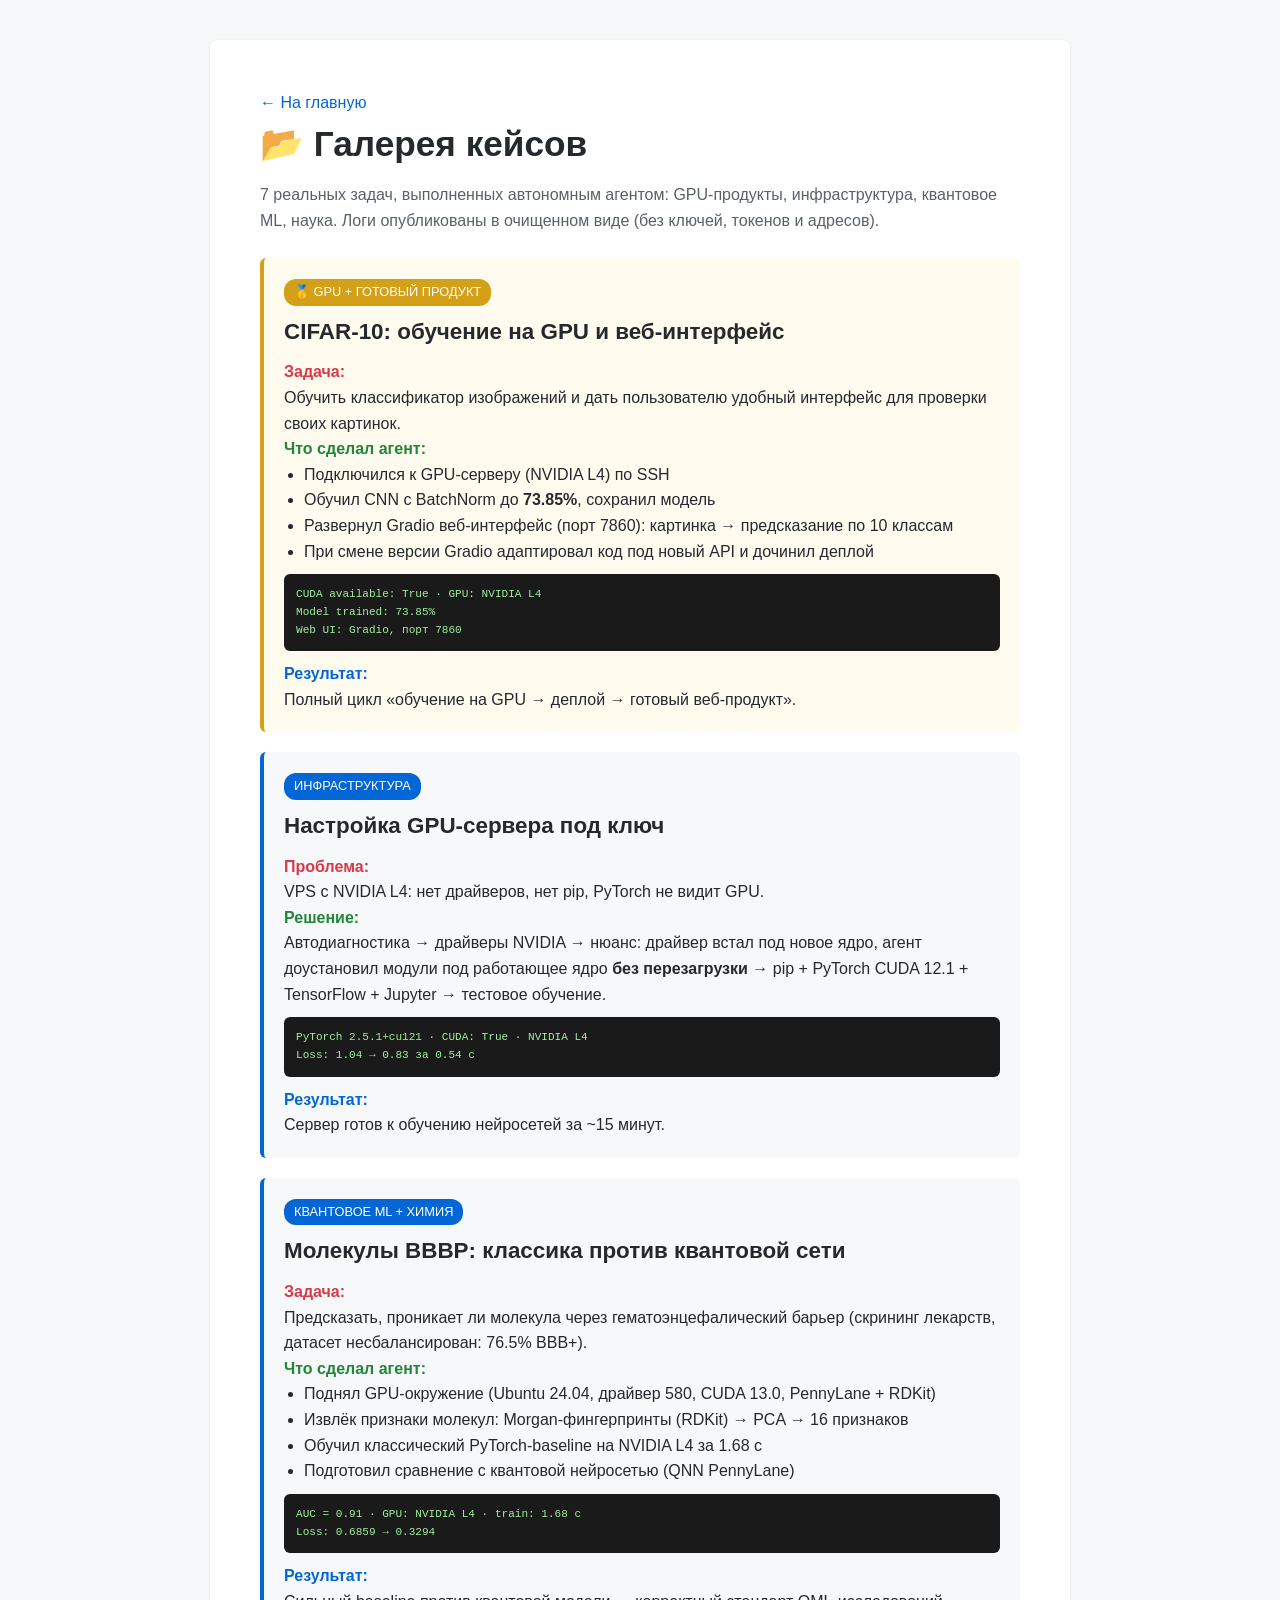
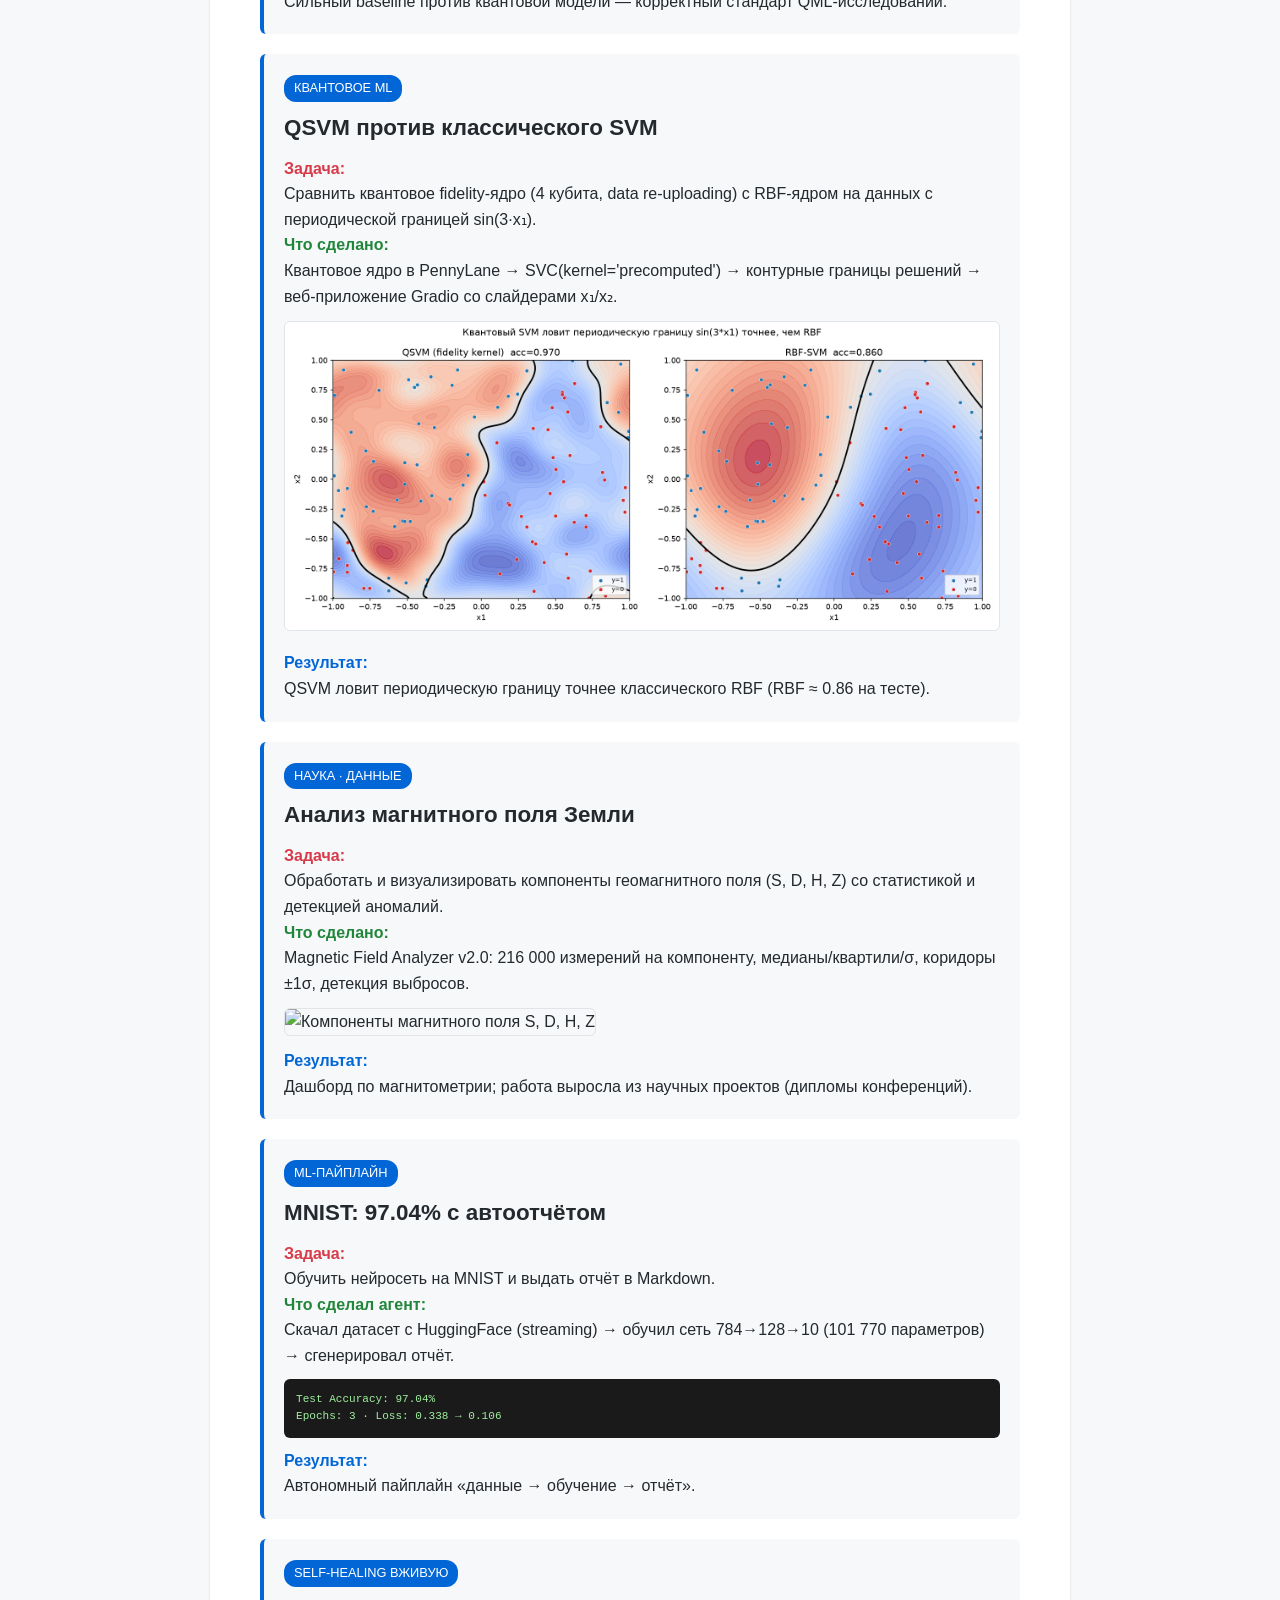
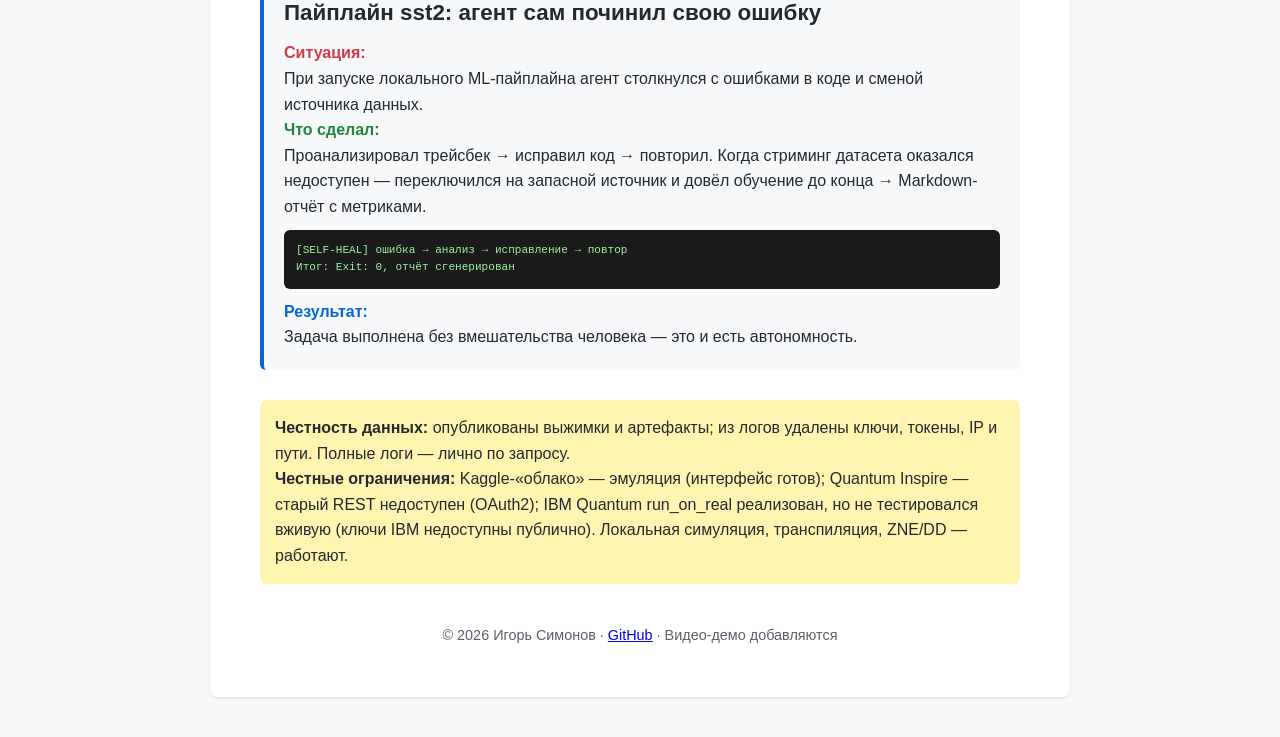
==== cases.html @ ac09a8e6 "Create cases.html" ====
<!DOCTYPE html>
<html lang="ru">
<head>
<meta charset="UTF-8">
<meta name="viewport" content="width=device-width, initial-scale=1.0">
<title>Галерея кейсов — Игорь Симонов</title>
<style>
* { margin:0; padding:0; box-sizing:border-box; }
body { font-family:-apple-system,'Segoe UI',Roboto,sans-serif; line-height:1.6; color:#24292e; max-width:900px; margin:0 auto; padding:40px 20px; background:#f6f8fa; }
.container { background:white; padding:50px; border-radius:8px; box-shadow:0 1px 3px rgba(0,0,0,.12); }
h1 { font-size:2.2em; margin-bottom:10px; }
h2 { font-size:1.4em; margin-bottom:10px; }
.sub { color:#586069; margin-bottom:25px; }
a.back { color:#0366d6; text-decoration:none; }
.case { background:#f6f8fa; border-left:4px solid #0366d6; border-radius:6px; padding:20px; margin:20px 0; }
.case.gold { border-left-color:#d4a017; background:#fffbee; }
.tag { display:inline-block; background:#0366d6; color:#fff; font-size:.8em; padding:3px 10px; border-radius:12px; margin-bottom:8px; }
.tag.gold { background:#d4a017; }
.p { font-weight:600; color:#d73a49; } .s { font-weight:600; color:#22863a; } .r { font-weight:600; color:#0366d6; }
pre { background:#1a1a1a; color:#9fef9f; padding:12px; border-radius:6px; overflow-x:auto; font-size:.85em; margin:10px 0; }
img { max-width:100%; border-radius:6px; margin:12px 0; border:1px solid #e1e4e8; }
ul { margin-left:20px; margin-bottom:10px; }
.honest { background:#fff5b1; padding:15px; border-radius:6px; margin-top:30px; }
footer { margin-top:40px; color:#586069; text-align:center; font-size:.9em; }
</style>
</head>
<body>
<div class="container">
<a class="back" href="index.html">← На главную</a>
<h1>📂 Галерея кейсов</h1>
<p class="sub">7 реальных задач, выполненных автономным агентом: GPU-продукты, инфраструктура, квантовое ML, наука. Логи опубликованы в очищенном виде (без ключей, токенов и адресов).</p>

<div class="case gold">
<span class="tag gold">🥇 GPU + ГОТОВЫЙ ПРОДУКТ</span>
<h2>CIFAR-10: обучение на GPU и веб-интерфейс</h2>
<p class="p">Задача:</p><p>Обучить классификатор изображений и дать пользователю удобный интерфейс для проверки своих картинок.</p>
<p class="s">Что сделал агент:</p>
<ul>
<li>Подключился к GPU-серверу (NVIDIA L4) по SSH</li>
<li>Обучил CNN с BatchNorm до <b>73.85%</b>, сохранил модель</li>
<li>Развернул Gradio веб-интерфейс (порт 7860): картинка → предсказание по 10 классам</li>
<li>При смене версии Gradio адаптировал код под новый API и дочинил деплой</li>
</ul>
<pre>CUDA available: True · GPU: NVIDIA L4
Model trained: 73.85%
Web UI: Gradio, порт 7860</pre>
<p class="r">Результат:</p><p>Полный цикл «обучение на GPU → деплой → готовый веб-продукт».</p>
</div>

<div class="case">
<span class="tag">ИНФРАСТРУКТУРА</span>
<h2>Настройка GPU-сервера под ключ</h2>
<p class="p">Проблема:</p><p>VPS с NVIDIA L4: нет драйверов, нет pip, PyTorch не видит GPU.</p>
<p class="s">Решение:</p><p>Автодиагностика → драйверы NVIDIA → нюанс: драйвер встал под новое ядро, агент доустановил модули под работающее ядро <b>без перезагрузки</b> → pip + PyTorch CUDA 12.1 + TensorFlow + Jupyter → тестовое обучение.</p>
<pre>PyTorch 2.5.1+cu121 · CUDA: True · NVIDIA L4
Loss: 1.04 → 0.83 за 0.54 с</pre>
<p class="r">Результат:</p><p>Сервер готов к обучению нейросетей за ~15 минут.</p>
</div>

<div class="case">
<span class="tag">КВАНТОВОЕ ML + ХИМИЯ</span>
<h2>Молекулы BBBP: классика против квантовой сети</h2>
<p class="p">Задача:</p><p>Предсказать, проникает ли молекула через гематоэнцефалический барьер (скрининг лекарств, датасет несбалансирован: 76.5% BBB+).</p>
<p class="s">Что сделал агент:</p>
<ul>
<li>Поднял GPU-окружение (Ubuntu 24.04, драйвер 580, CUDA 13.0, PennyLane + RDKit)</li>
<li>Извлёк признаки молекул: Morgan-фингерпринты (RDKit) → PCA → 16 признаков</li>
<li>Обучил классический PyTorch-baseline на NVIDIA L4 за 1.68 с</li>
<li>Подготовил сравнение с квантовой нейросетью (QNN PennyLane)</li>
</ul>
<pre>AUC = 0.91 · GPU: NVIDIA L4 · train: 1.68 с
Loss: 0.6859 → 0.3294</pre>
<p class="r">Результат:</p><p>Сильный baseline против квантовой модели — корректный стандарт QML-исследований.</p>
</div>

<div class="case">
<span class="tag">КВАНТОВОЕ ML</span>
<h2>QSVM против классического SVM</h2>
<p class="p">Задача:</p><p>Сравнить квантовое fidelity-ядро (4 кубита, data re-uploading) с RBF-ядром на данных с периодической границей sin(3·x₁).</p>
<p class="s">Что сделано:</p><p>Квантовое ядро в PennyLane → SVC(kernel='precomputed') → контурные границы решений → веб-приложение Gradio со слайдерами x₁/x₂.</p>
<img src="comparison.png" alt="Границы решений QSVM vs RBF">
<p class="r">Результат:</p><p>QSVM ловит периодическую границу точнее классического RBF (RBF ≈ 0.86 на тесте).</p>
</div>

<div class="case">
<span class="tag">НАУКА · ДАННЫЕ</span>
<h2>Анализ магнитного поля Земли</h2>
<p class="p">Задача:</p><p>Обработать и визуализировать компоненты геомагнитного поля (S, D, H, Z) со статистикой и детекцией аномалий.</p>
<p class="s">Что сделано:</p><p>Magnetic Field Analyzer v2.0: 216 000 измерений на компоненту, медианы/квартили/σ, коридоры ±1σ, детекция выбросов.</p>
<img src="magnetic_field.png" alt="Компоненты магнитного поля S, D, H, Z">
<p class="r">Результат:</p><p>Дашборд по магнитометрии; работа выросла из научных проектов (дипломы конференций).</p>
</div>

<div class="case">
<span class="tag">ML-ПАЙПЛАЙН</span>
<h2>MNIST: 97.04% с автоотчётом</h2>
<p class="p">Задача:</p><p>Обучить нейросеть на MNIST и выдать отчёт в Markdown.</p>
<p class="s">Что сделал агент:</p><p>Скачал датасет с HuggingFace (streaming) → обучил сеть 784→128→10 (101 770 параметров) → сгенерировал отчёт.</p>
<pre>Test Accuracy: 97.04%
Epochs: 3 · Loss: 0.338 → 0.106</pre>
<p class="r">Результат:</p><p>Автономный пайплайн «данные → обучение → отчёт».</p>
</div>

<div class="case">
<span class="tag">SELF-HEALING ВЖИВУЮ</span>
<h2>Пайплайн sst2: агент сам починил свою ошибку</h2>
<p class="p">Ситуация:</p><p>При запуске локального ML-пайплайна агент столкнулся с ошибками в коде и сменой источника данных.</p>
<p class="s">Что сделал:</p><p>Проанализировал трейсбек → исправил код → повторил. Когда стриминг датасета оказался недоступен — переключился на запасной источник и довёл обучение до конца → Markdown-отчёт с метриками.</p>
<pre>[SELF-HEAL] ошибка → анализ → исправление → повтор
Итог: Exit: 0, отчёт сгенерирован</pre>
<p class="r">Результат:</p><p>Задача выполнена без вмешательства человека — это и есть автономность.</p>
</div>

<div class="honest">
<b>Честность данных:</b> опубликованы выжимки и артефакты; из логов удалены ключи, токены, IP и пути. Полные логи — лично по запросу.<br>
<b>Честные ограничения:</b> Kaggle-«облако» — эмуляция (интерфейс готов); Quantum Inspire — старый REST недоступен (OAuth2); IBM Quantum run_on_real реализован, но не тестировался вживую (ключи IBM недоступны публично). Локальная симуляция, транспиляция, ZNE/DD — работают.
</div>

<footer>© 2026 Игорь Симонов · <a href="https://github.com/IgorCim/ai-agent-system">GitHub</a> · Видео-демо добавляются</footer>
</div>
</body>
</html>
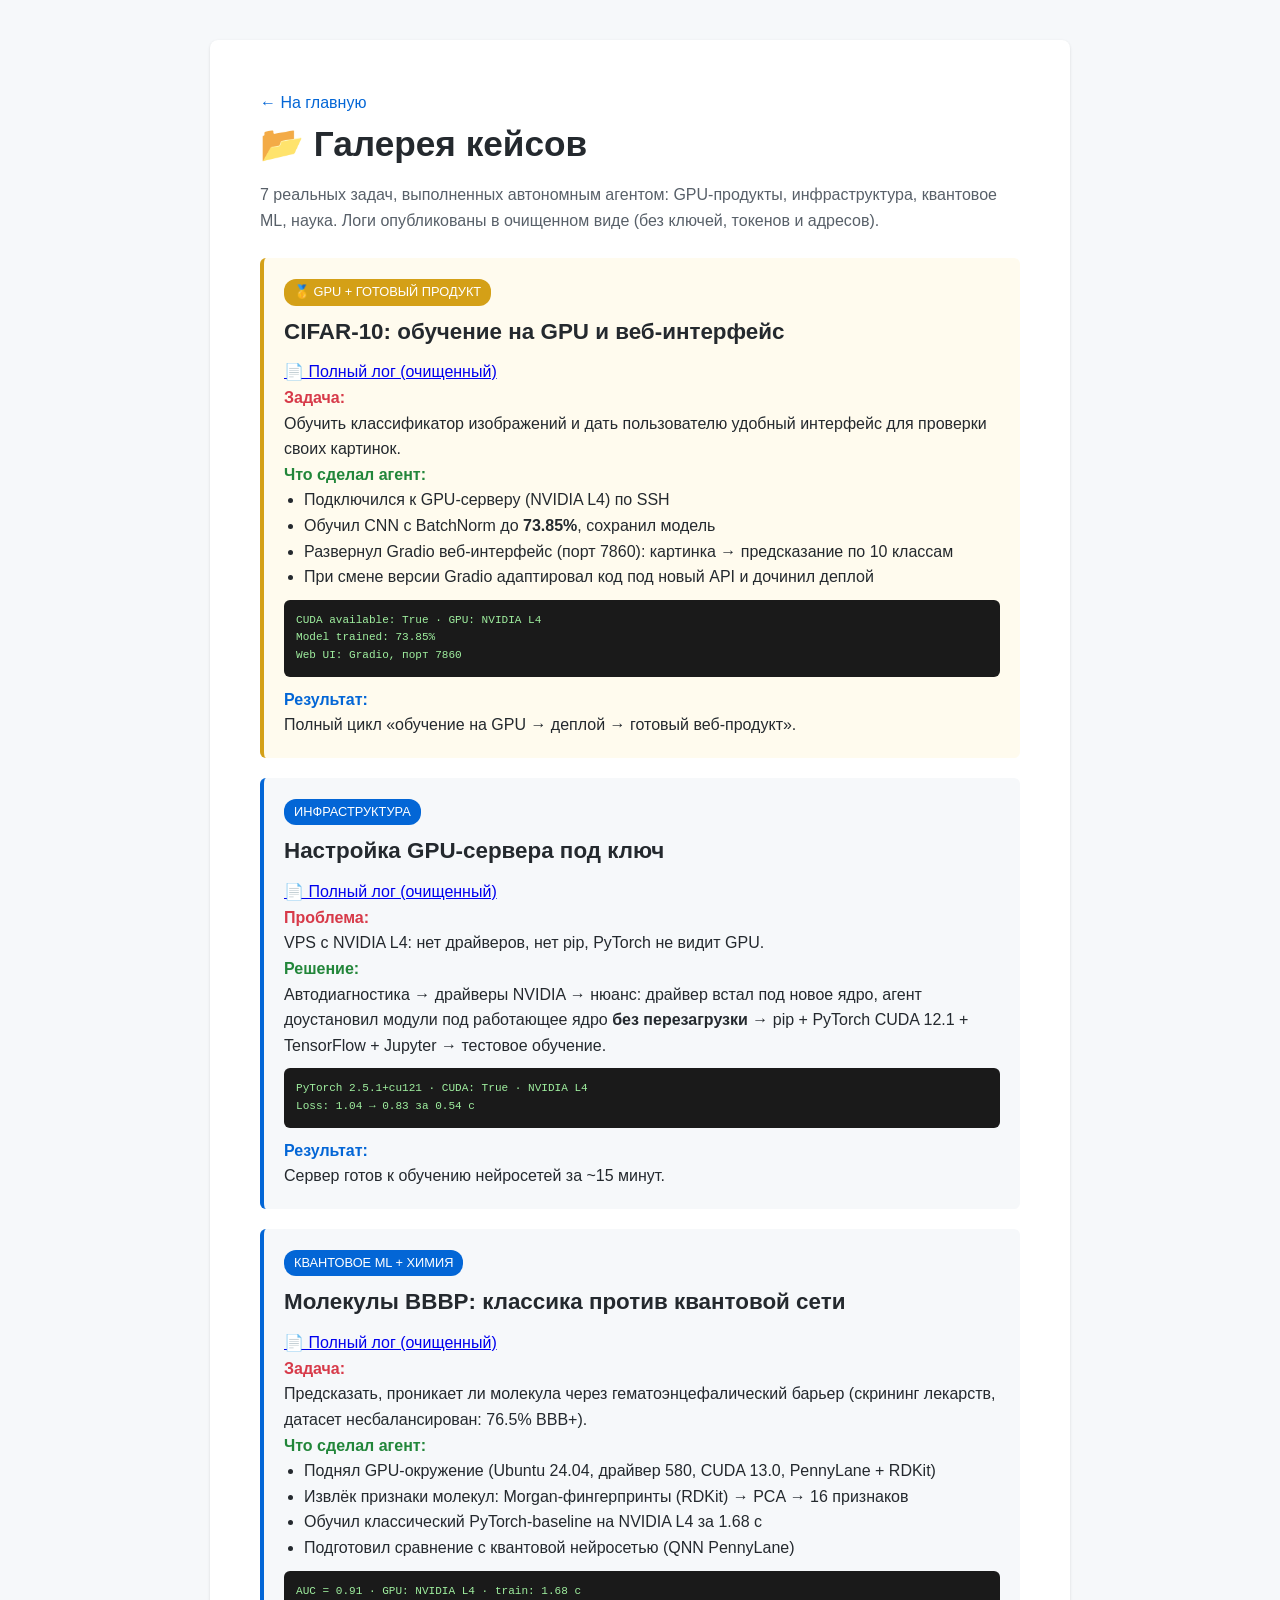
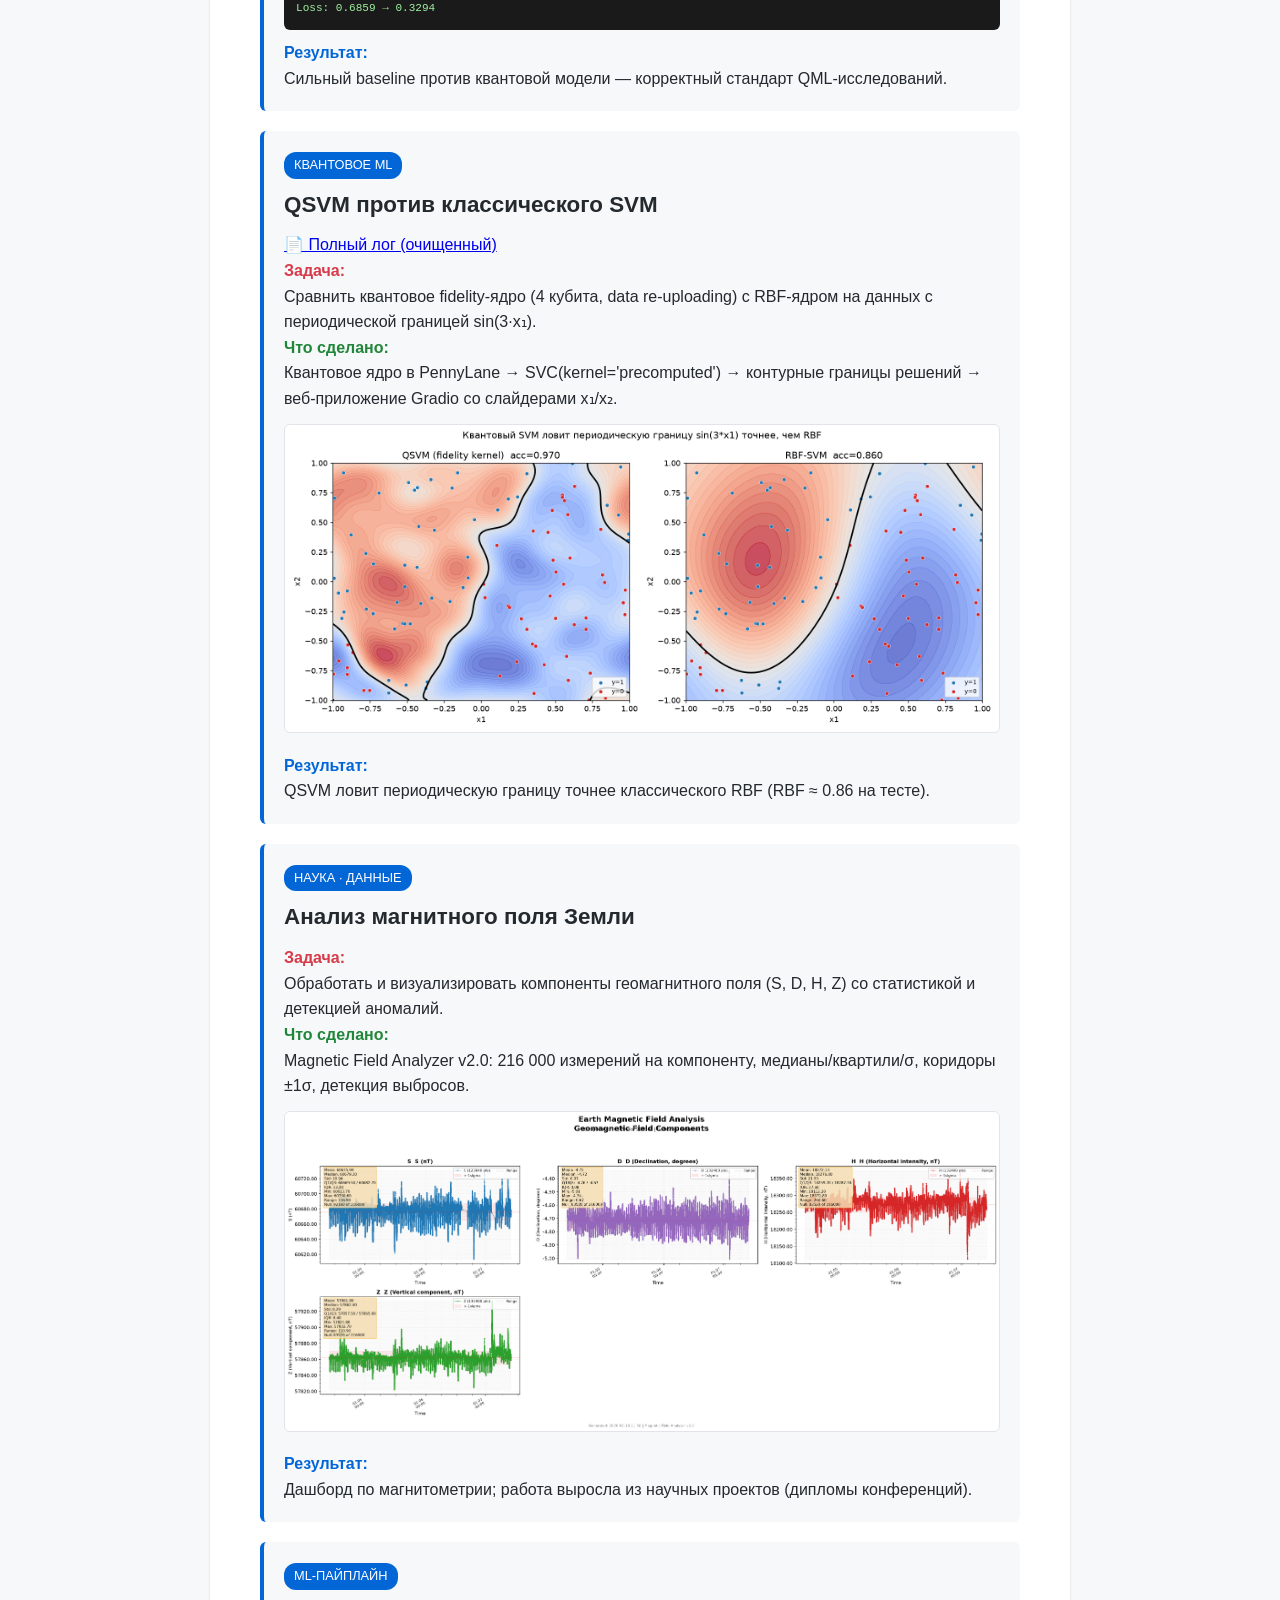
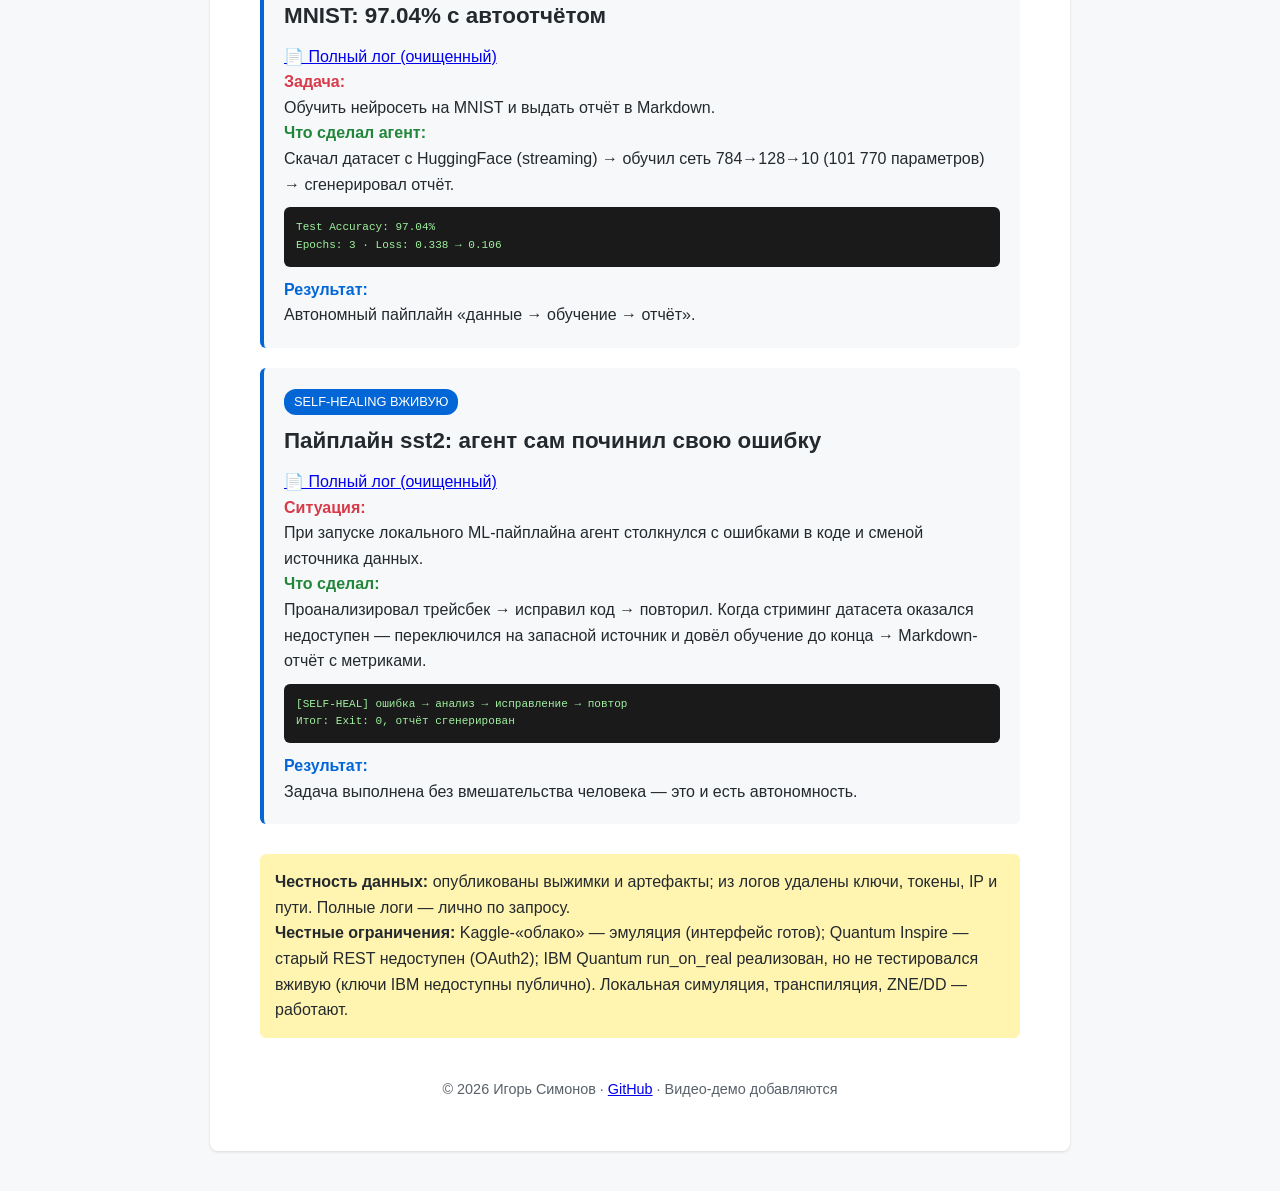
==== commit 497eef2f: "Update cases.html" ====
--- a/cases.html
+++ b/cases.html
@@ -33,6 +33,7 @@
 <div class="case gold">
 <span class="tag gold">🥇 GPU + ГОТОВЫЙ ПРОДУКТ</span>
 <h2>CIFAR-10: обучение на GPU и веб-интерфейс</h2>
+<p><a href="log_cifar10_gpu.txt" target="_blank">📄 Полный лог (очищенный)</a></p>
 <p class="p">Задача:</p><p>Обучить классификатор изображений и дать пользователю удобный интерфейс для проверки своих картинок.</p>
 <p class="s">Что сделал агент:</p>
 <ul>
@@ -50,6 +51,7 @@
 <div class="case">
 <span class="tag">ИНФРАСТРУКТУРА</span>
 <h2>Настройка GPU-сервера под ключ</h2>
+<p><a href="log_server_setup.txt" target="_blank">📄 Полный лог (очищенный)</a></p>
 <p class="p">Проблема:</p><p>VPS с NVIDIA L4: нет драйверов, нет pip, PyTorch не видит GPU.</p>
 <p class="s">Решение:</p><p>Автодиагностика → драйверы NVIDIA → нюанс: драйвер встал под новое ядро, агент доустановил модули под работающее ядро <b>без перезагрузки</b> → pip + PyTorch CUDA 12.1 + TensorFlow + Jupyter → тестовое обучение.</p>
 <pre>PyTorch 2.5.1+cu121 · CUDA: True · NVIDIA L4
@@ -60,6 +62,7 @@
 <div class="case">
 <span class="tag">КВАНТОВОЕ ML + ХИМИЯ</span>
 <h2>Молекулы BBBP: классика против квантовой сети</h2>
+<p><a href="log_bbbp_quantum.txt" target="_blank">📄 Полный лог (очищенный)</a></p>
 <p class="p">Задача:</p><p>Предсказать, проникает ли молекула через гематоэнцефалический барьер (скрининг лекарств, датасет несбалансирован: 76.5% BBB+).</p>
 <p class="s">Что сделал агент:</p>
 <ul>
@@ -76,6 +79,7 @@
 <div class="case">
 <span class="tag">КВАНТОВОЕ ML</span>
 <h2>QSVM против классического SVM</h2>
+<p><a href="log_qsvm.txt" target="_blank">📄 Полный лог (очищенный)</a></p>
 <p class="p">Задача:</p><p>Сравнить квантовое fidelity-ядро (4 кубита, data re-uploading) с RBF-ядром на данных с периодической границей sin(3·x₁).</p>
 <p class="s">Что сделано:</p><p>Квантовое ядро в PennyLane → SVC(kernel='precomputed') → контурные границы решений → веб-приложение Gradio со слайдерами x₁/x₂.</p>
 <img src="comparison.png" alt="Границы решений QSVM vs RBF">
@@ -94,6 +98,7 @@
 <div class="case">
 <span class="tag">ML-ПАЙПЛАЙН</span>
 <h2>MNIST: 97.04% с автоотчётом</h2>
+<p><a href="log_mnist.txt" target="_blank">📄 Полный лог (очищенный)</a></p>
 <p class="p">Задача:</p><p>Обучить нейросеть на MNIST и выдать отчёт в Markdown.</p>
 <p class="s">Что сделал агент:</p><p>Скачал датасет с HuggingFace (streaming) → обучил сеть 784→128→10 (101 770 параметров) → сгенерировал отчёт.</p>
 <pre>Test Accuracy: 97.04%
@@ -104,6 +109,7 @@
 <div class="case">
 <span class="tag">SELF-HEALING ВЖИВУЮ</span>
 <h2>Пайплайн sst2: агент сам починил свою ошибку</h2>
+<p><a href="log_selfhealing.txt" target="_blank">📄 Полный лог (очищенный)</a></p>
 <p class="p">Ситуация:</p><p>При запуске локального ML-пайплайна агент столкнулся с ошибками в коде и сменой источника данных.</p>
 <p class="s">Что сделал:</p><p>Проанализировал трейсбек → исправил код → повторил. Когда стриминг датасета оказался недоступен — переключился на запасной источник и довёл обучение до конца → Markdown-отчёт с метриками.</p>
 <pre>[SELF-HEAL] ошибка → анализ → исправление → повтор
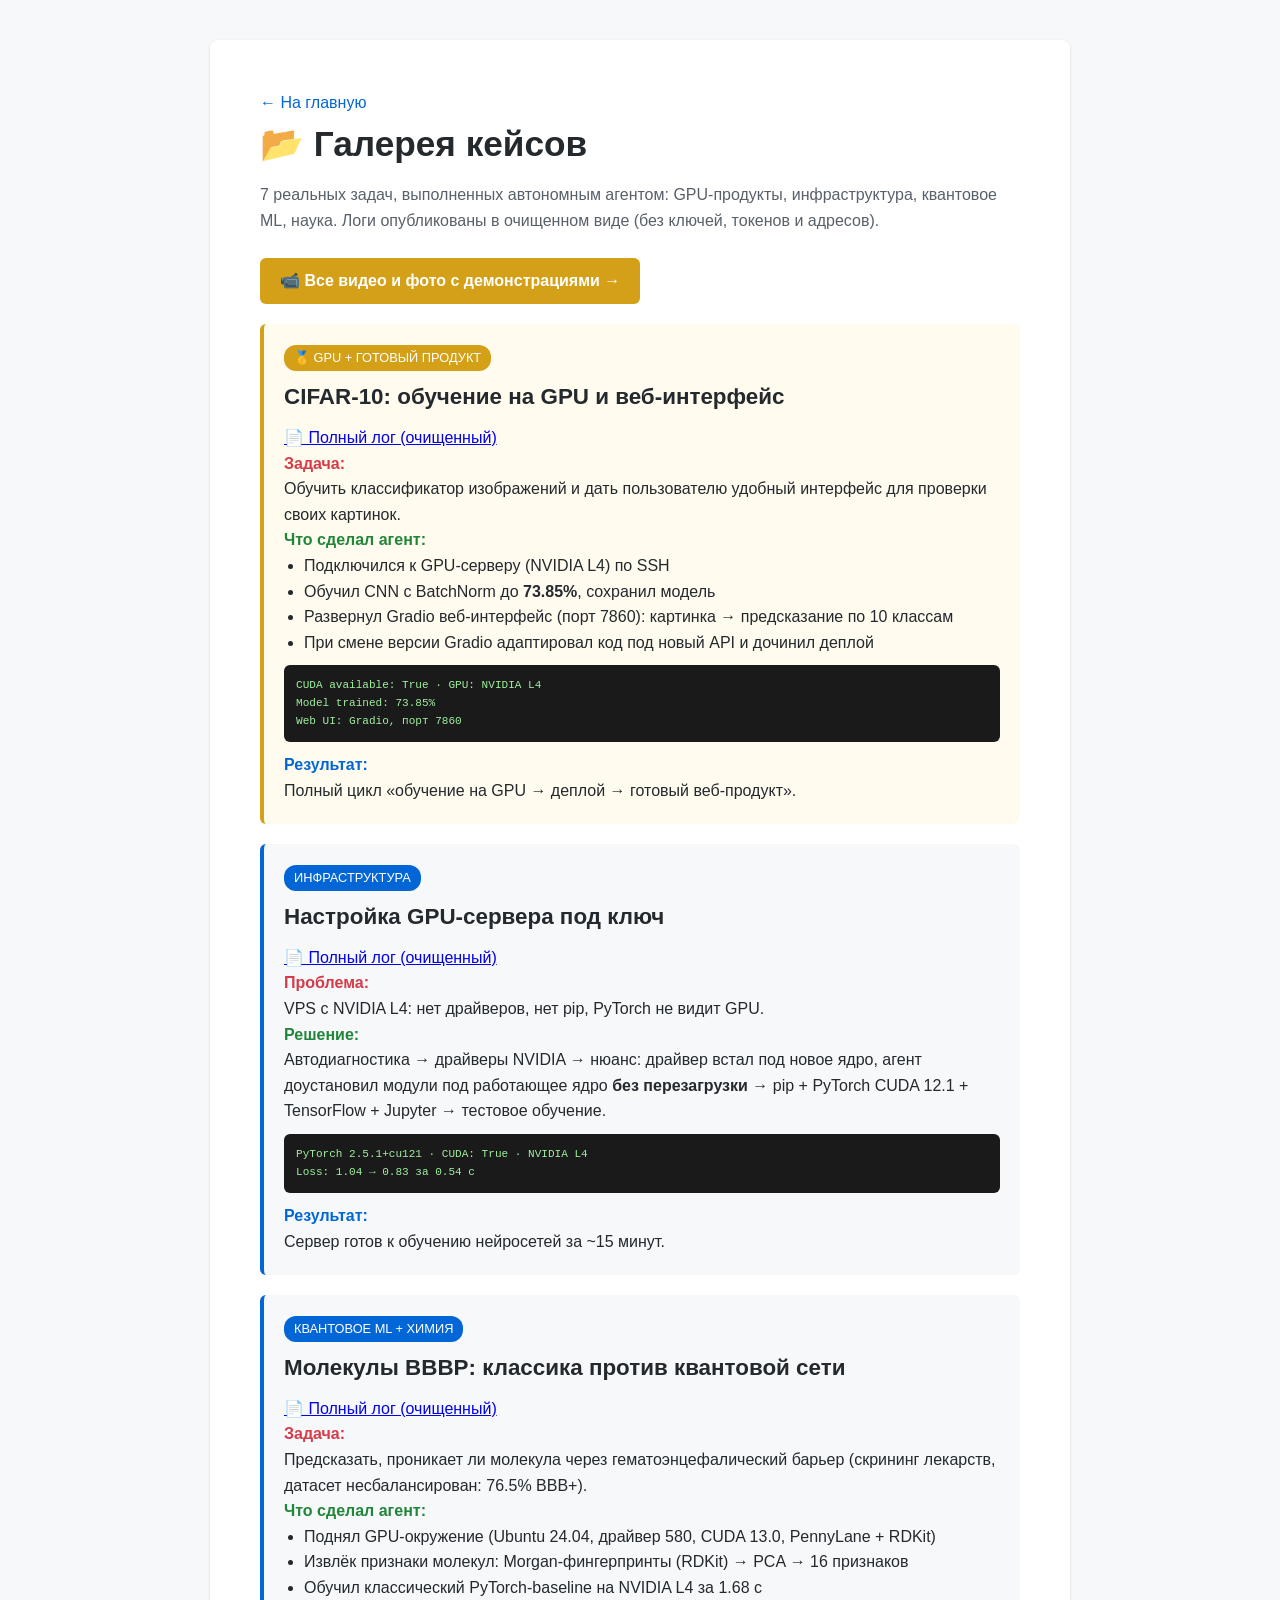
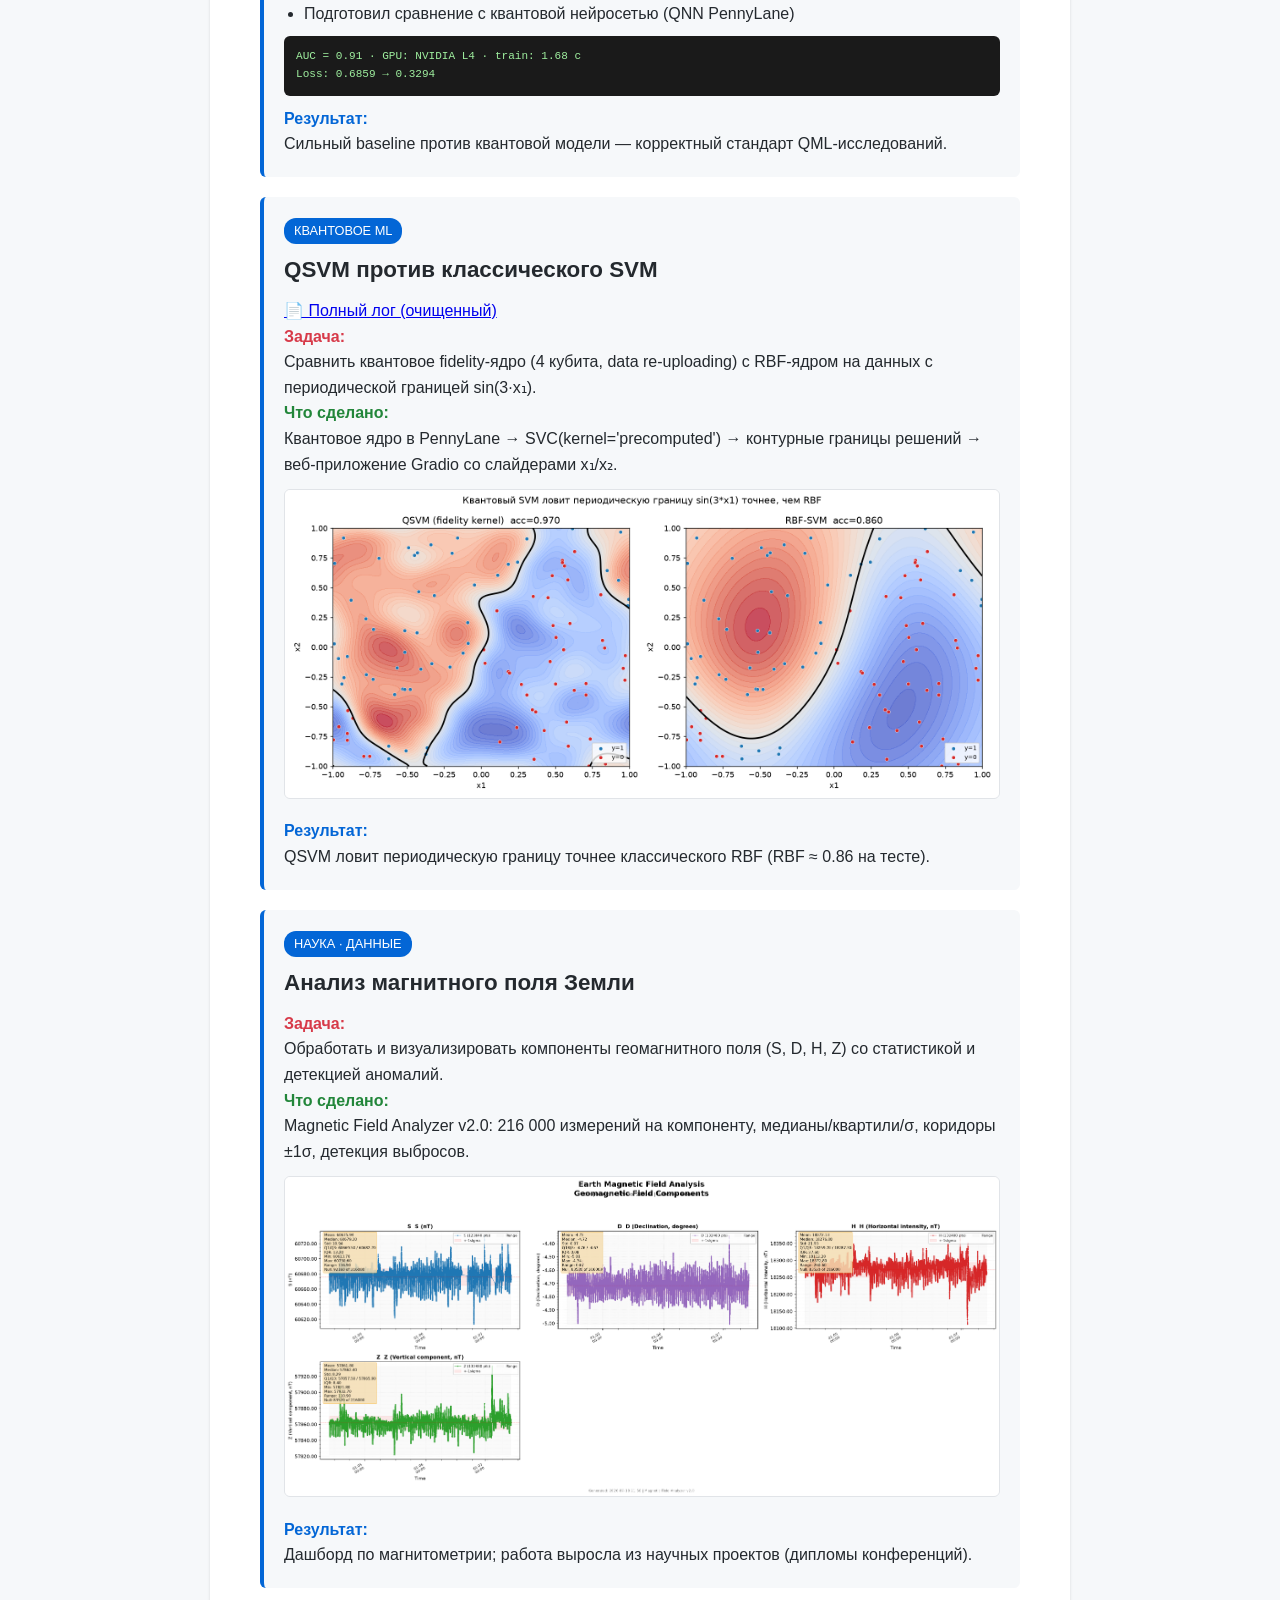
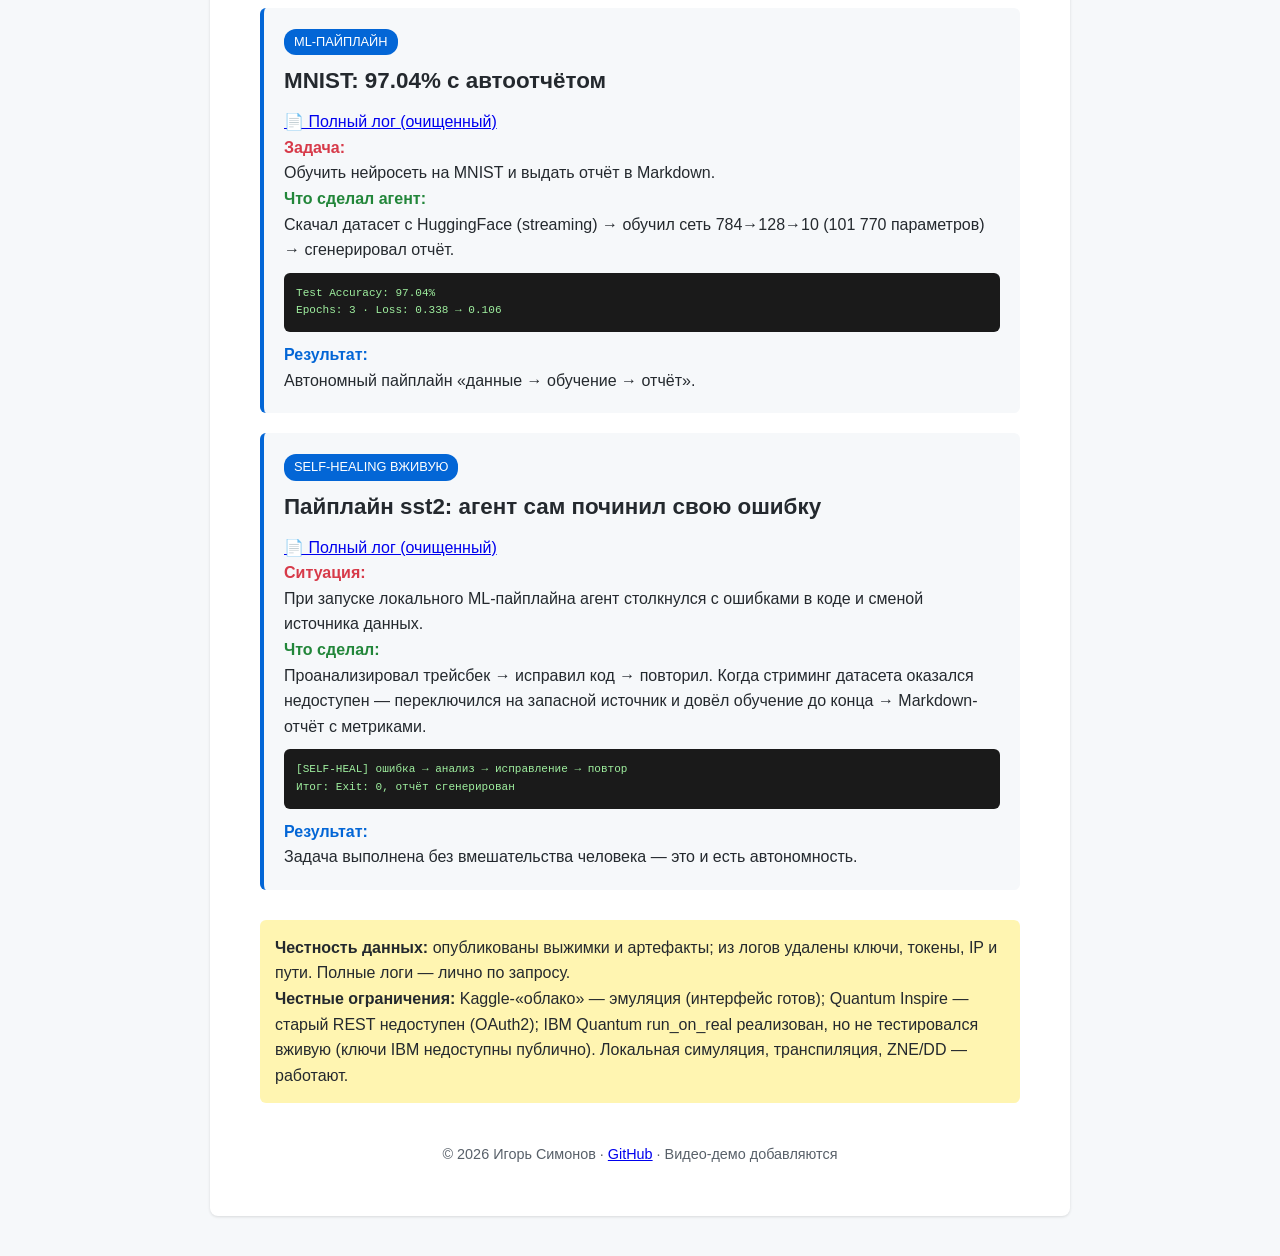
==== commit 71fac5ce: "Update cases.html" ====
--- a/cases.html
+++ b/cases.html
@@ -29,7 +29,8 @@
 <a class="back" href="index.html">← На главную</a>
 <h1>📂 Галерея кейсов</h1>
 <p class="sub">7 реальных задач, выполненных автономным агентом: GPU-продукты, инфраструктура, квантовое ML, наука. Логи опубликованы в очищенном виде (без ключей, токенов и адресов).</p>
-
+<p style="margin-top:15px;"><a href="https://disk.yandex.ru/d/wm5Xi7TlVcIgvw" target="_blank" style="display:inline-block;background:#d4a017;color:#fff;padding:10px 20px;border-radius:6px;text-decoration:none;font-weight:600;">📹 Все видео и фото с демонстрациями →</a></p>
+  
 <div class="case gold">
 <span class="tag gold">🥇 GPU + ГОТОВЫЙ ПРОДУКТ</span>
 <h2>CIFAR-10: обучение на GPU и веб-интерфейс</h2>
